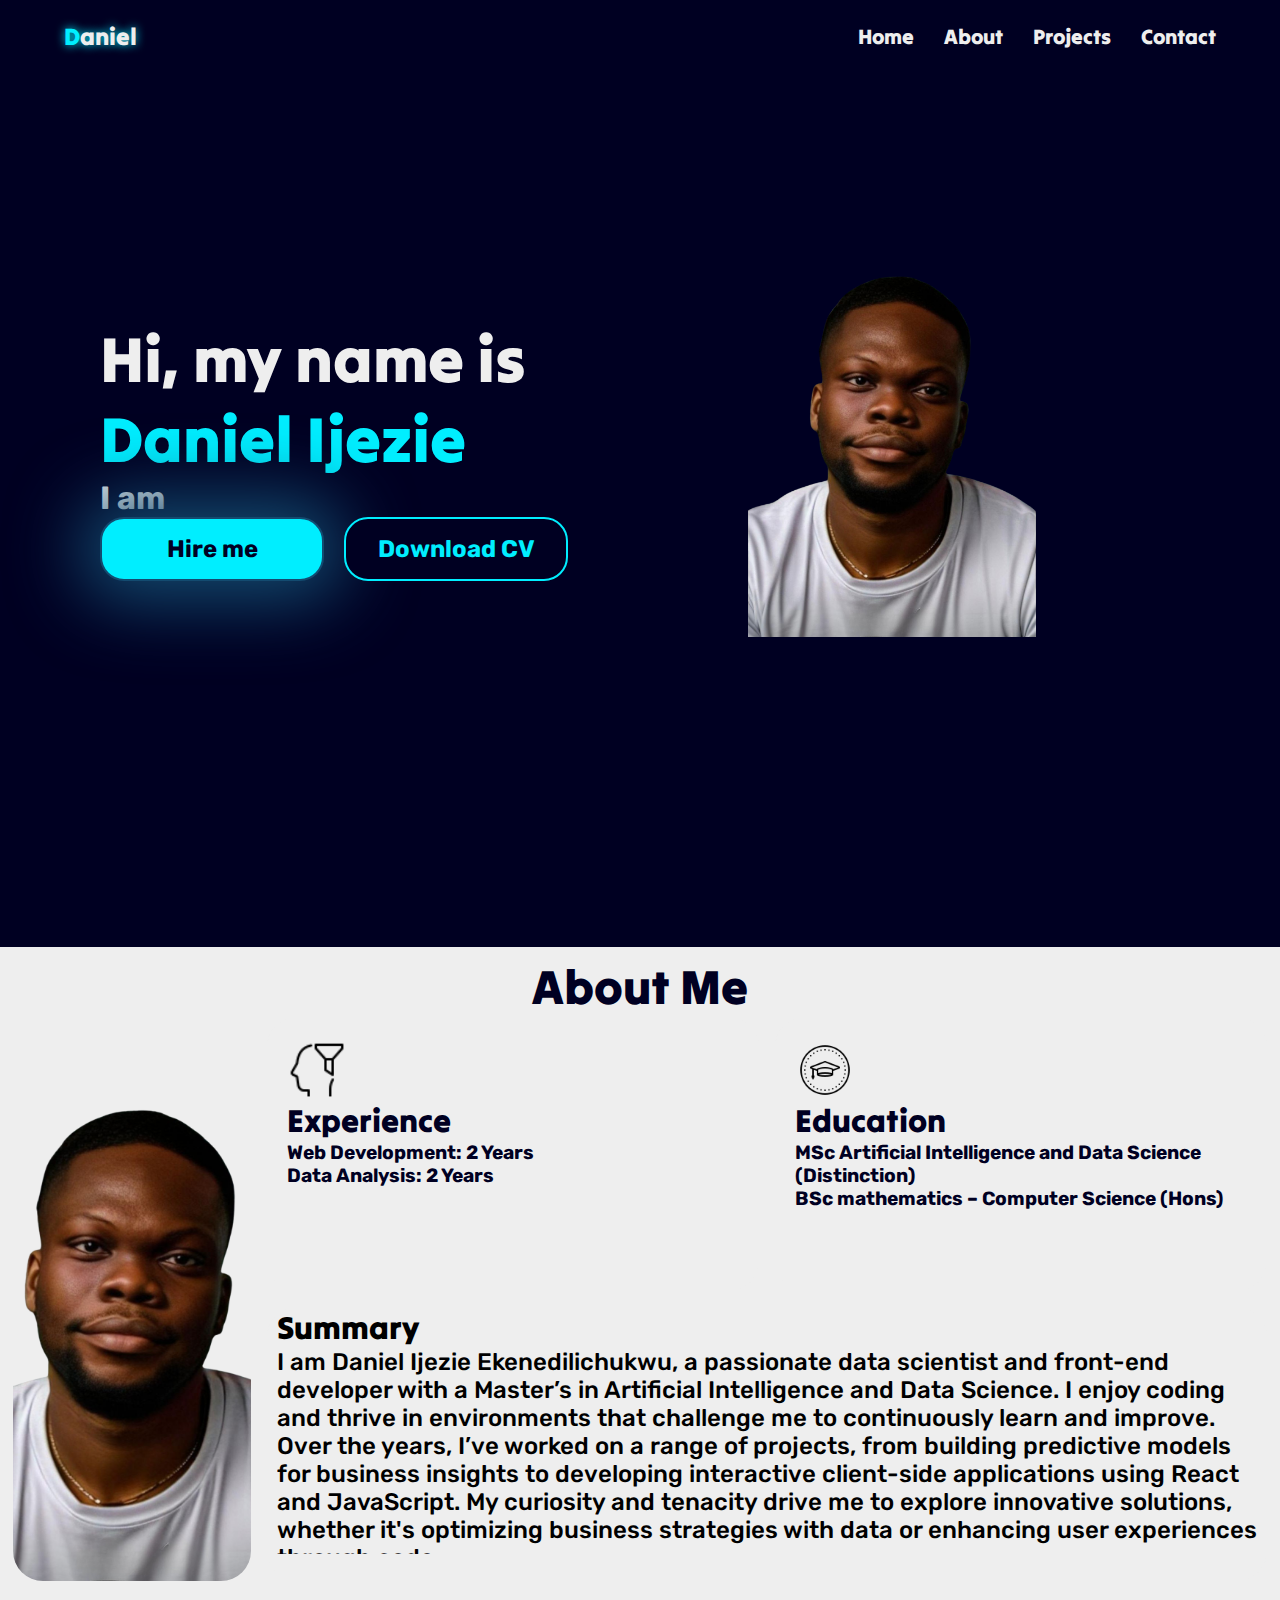
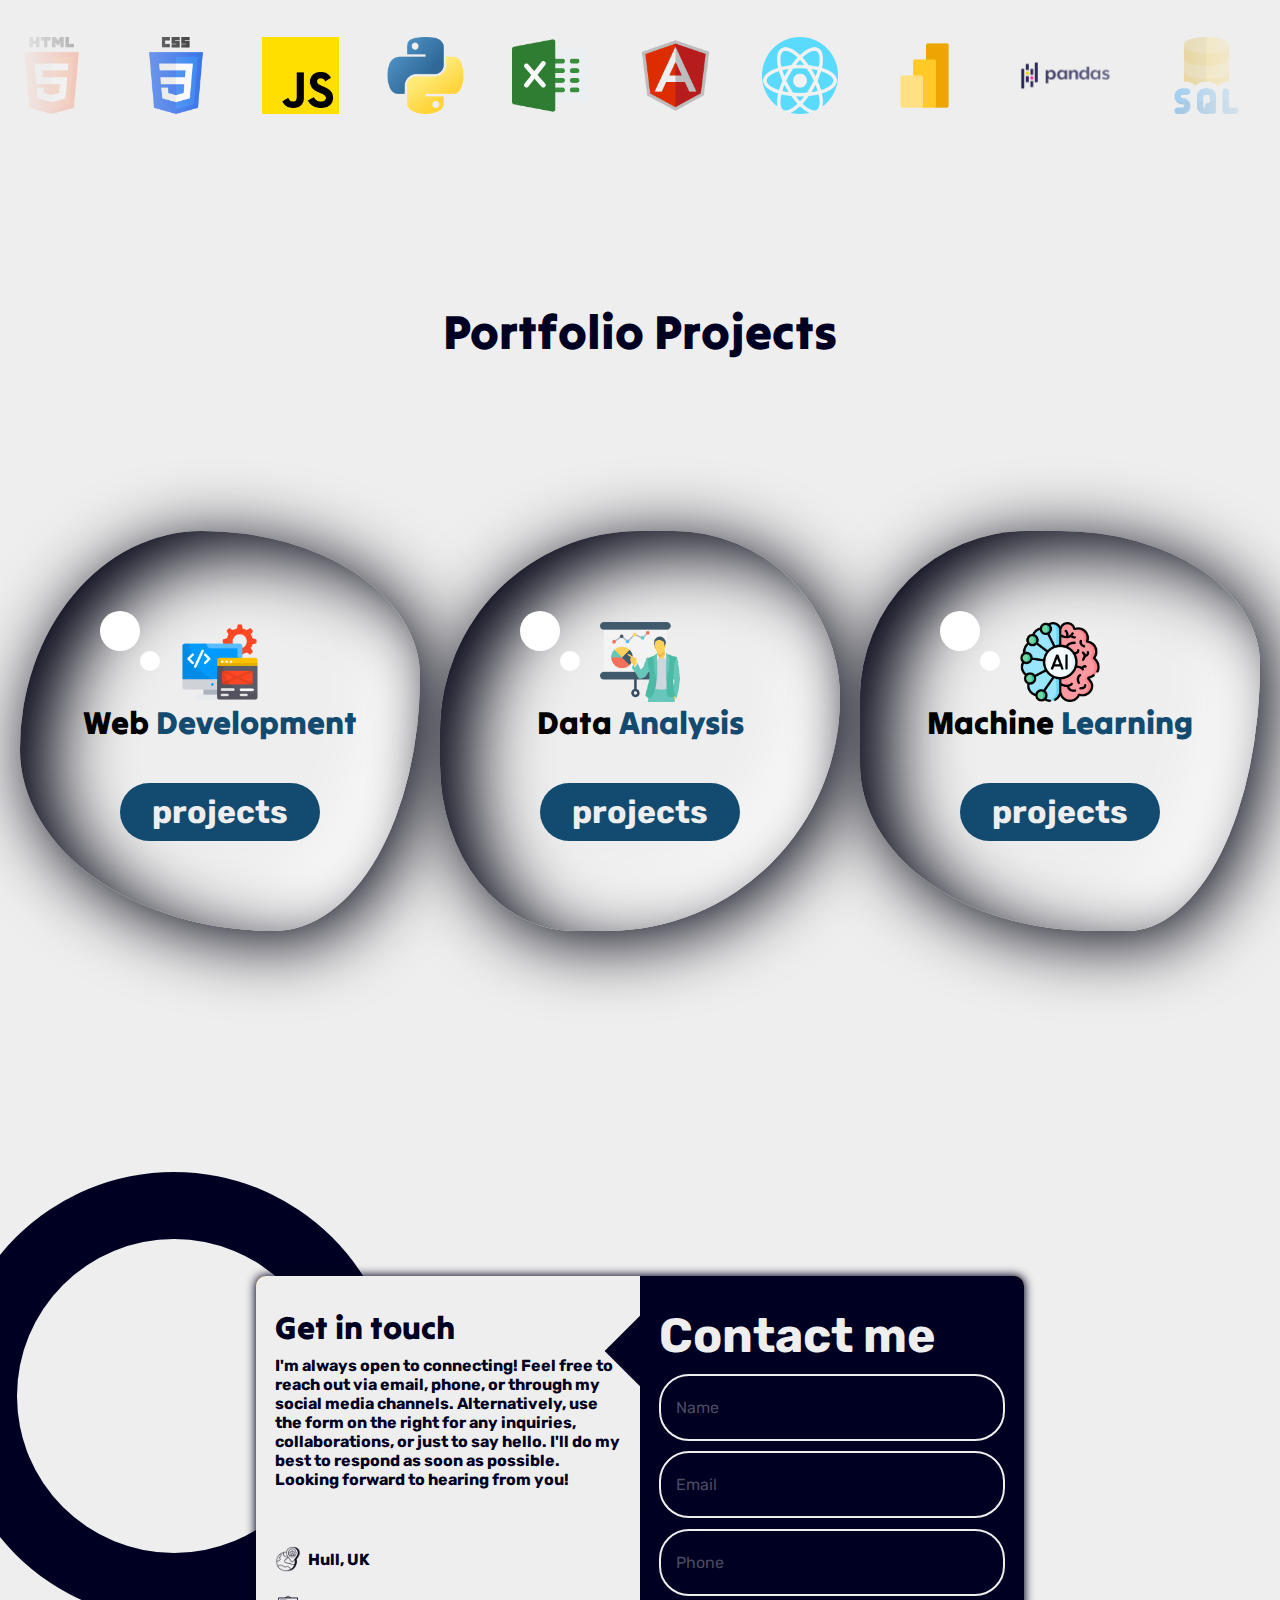
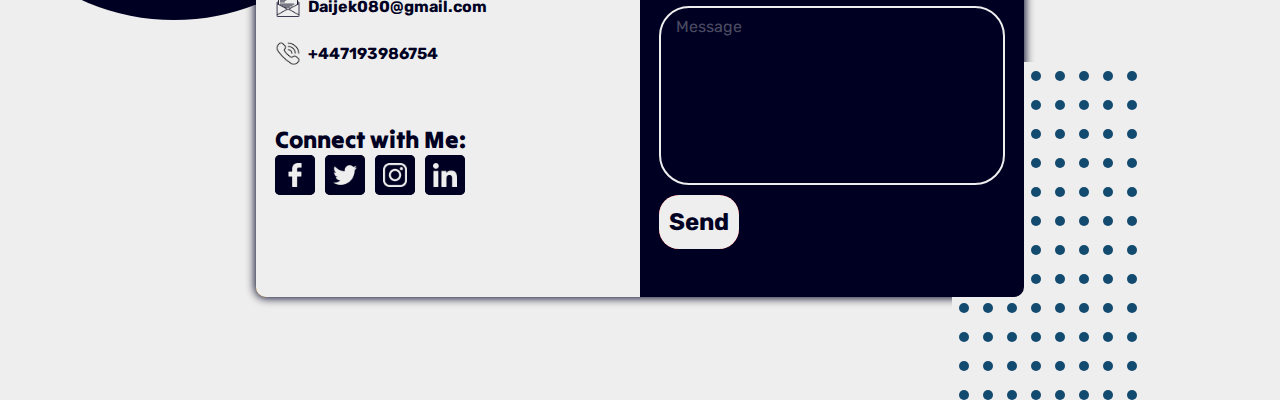
==== index.html @ 904cd7df "Add files via upload" ====
<!DOCTYPE html>
<html lang="en">
<head>
    <meta charset="UTF-8">
    <meta name="viewport" content="width=device-width, initial-scale=1.0">
    <link rel="stylesheet" href="CSS/style.css">
    <link rel="stylesheet" href="CSS/about.css">
    <link rel="stylesheet" href="CSS/projects.css">
    <link rel="stylesheet" href="CSS/contact.css">
    <script src="text_type.js"></script> 
    <title>Document</title>
</head>
<body>
    <header>
        <h2><span>D</span>aniel</h2>
        <ul>
            <li><a onclick="if(window.innerWidth < 1116) handle_nav_item_click()" href="#hero">Home</a></li>
            <li><a onclick="if(window.innerWidth < 1116) handle_nav_item_click()" href="#about">About</a></li>
            <li><a onclick="if(window.innerWidth < 1116) handle_nav_item_click()" href="#projects">Projects</a></li>
            <li><a onclick="if(window.innerWidth < 1116) handle_nav_item_click()" href="#contact">Contact</a></li>
        </ul>
        <div id="menue" class="menue">
            <div class="menue-icon"></div>
            <div class="menue-icon"></div>
            <div class="menue-icon"></div>
        </div>
    </header>
    <main>
        <section id="hero">
            <div class="hero-container">
                <div class="hero-text">
                    <h1> Hi, my name is</h1>
                    <h1></h1>
                    <p id="typewritter">I am</p>
                    <div>
                        <button id="hire_me_btn">Hire me</button>
                        <button id="CV_download_btn">Download CV</button>
                    </div>
                </div>
                <div class="hero-image">
                    <div class="hero-portfolio-image">
                        <figure class="profile-pic-figure">
                            <img src="images/portfolio image.png" alt="profile picture" title="portfolio image for Daniel Ijezie" width="800" height="800">
                            
                        </figure>
                    </div>
                </div>
            </div>
            
        </section>
        <section id="about">
            <div class="title"><h1>About Me</h1></div>
            <div class="about">
                <div class="image">
                    <!-- <figure class="profile-pic-figure"> -->
                        <img src="images/portfolio image.png" alt="portfolio image for Daniel Ijezie" title="portfolio image for Daniel Ijezie" >   
                    <!-- </figure> -->
                </div>
                <div class="experience">
                    <div class="about_icon"><img src="images/icons/experience-icon.png" alt="experience icon"></div>
                    <h1>Experience</h1>
                    <h2>Web Development: 2 Years <br>Data Analysis: 2 Years</h2>
                </div>
                <div class="education">
                    <div class="about_icon"><img src="images/icons/education-icon.png" alt="education icon"></div>
                    <h1>Education</h1>
                    <h2>MSc Artificial Intelligence and Data Science (Distinction) <br>BSc mathematics – Computer Science (Hons)  </h2>
                  
                </div>
                <div class="description">
                    <h1>Summary</h1>
                    <div>
                        <p>
                        I am Daniel Ijezie Ekenedilichukwu, a passionate data scientist and front-end developer 
                        with a Master’s in Artificial Intelligence and Data Science. I enjoy coding and thrive 
                        in environments that challenge me to continuously learn and improve. Over the years, 
                        I’ve worked on a range of projects, from building predictive models for business 
                        insights to developing interactive client-side applications using React and JavaScript.
                         My curiosity and tenacity drive me to explore innovative solutions, whether it's 
                         optimizing business strategies with data or enhancing user experiences through code.
                    </p>
                    </div>
                </div>
                <div class="skill_carousel">
                    <div></div>
                    <div>
                        <img src="images/skill-icons/html-5.png" alt="">
                        <img src="images/skill-icons/css-3.png" alt="">
                        <img src="images/skill-icons/js.png" alt="">
                        <img src="images/skill-icons/python.png" alt="">
                        <img src="images/skill-icons/excel.png" alt="">
                        <img src="images/skill-icons/icons8-angularjs-480.png" alt="">
                        <img src="images/skill-icons/react.png" alt="">
                        <img src="images/skill-icons/icons8-power-bi-logo-144.png" alt="">
                        <img src="images/skill-icons/Pandas.png" alt="">
                        <img src="images/skill-icons/sql-server.png" alt="">
                        <img src="images/skill-icons/tensorflow.955x1024.png" alt="">
                    </div>
                    <div class="second">
                        <img src="images/skill-icons/html-5.png" alt="">
                        <img src="images/skill-icons/css-3.png" alt="">
                        <img src="images/skill-icons/js.png" alt="">
                        <img src="images/skill-icons/python.png" alt="">
                        <img src="images/skill-icons/excel.png" alt="">
                        <img src="images/skill-icons/icons8-angularjs-480.png" alt="">
                        <img src="images/skill-icons/react.png" alt="">
                        <img src="images/skill-icons/icons8-power-bi-logo-144.png" alt="">
                        <img src="images/skill-icons/Pandas.png" alt="">
                        <img src="images/skill-icons/sql-server.png" alt="">
                        <img src="images/skill-icons/tensorflow.955x1024.png" alt="">
                    </div>
                    <div></div>
                </div>
            </div>
        </section>
            
        <section id="projects">
            <div class="title"><h1>Portfolio Projects</h1></div>
            <div class="projects">
                <div class="card">
                    <div></div>
                    <div></div>
                    <img src="images/projects-icons/app-development.png" alt="">
                    <h1>Web <span>Development</span></h1>
                    <button><h1>projects</h1></button>
                </div>
                <div class="card">
                    <div></div>
                    <div></div>
                    <img src="images/projects-icons/presentation.png" alt="">
                    <h1>Data <span>Analysis</span></h1>
                    <button><h1>projects</h1></button>
                </div>
                <div class="card">
                    <div></div>
                    <div></div>
                    <img src="images/projects-icons/ai.png" alt="">
                    <h1>Machine <span>Learning</span></h1>
                    <button><h1>projects</h1></button>
                </div>
            </div>
        </section>
        <section id="contact">
            <!-- <div class="title">Contact Me</div> -->
            <div class="contact_wrapper">
                <div class="contact_wrapper_design_circle"><div></div></div>
                <div class="contact_container">
                    
                    <div class="contact_details_wrapper">
                        <div class="contact_details_container">
                            <div class="getintouch">
                                <h1>Get in touch</h1>
                                <h1>
                                    I'm always open to connecting! Feel free to reach out via email, 
                                    phone, or through my social media channels. Alternatively, use the 
                                    form <span></span> for any inquiries, collaborations, or just to say hello. 
                                    I'll do my best to respond as soon as possible. Looking forward to 
                                    hearing from you!
                                </h1>
                            </div>
                            <div class="contact_details">
                                <div class="house_address">
                                    <img src="images/icons/address-location.png" alt="address icon">
                                    <h1>
                                        Hull, UK
                                    </h1>
                                </div>
                                <div class="email_address">
                                    <img src="images/icons/email-opened.png" alt="email icon">
                                    <h1>
                                        Daijek080@gmail.com
                                    </h1>
                                </div>
                                <div class="phone_number">
                                    <img src="images/icons/phone-ringing.png" alt="phone icon">
                                    <h1>
                                        +447193986754
                                    </h1>
                                </div>
                            </div>
                            <div class="socials_container">
                                <h1>Connect with Me:</h1>
                                <div class="socials">
                                    <div><a target="_blank" href="https://www.facebook.com/dayjek/"><img src="images/icons/facebook-logo.png" alt="facebook-logo"></a></div>
                                    <div><a target="_blank" href="https://x.com/daijek"><img src="images/icons/twitter.png" alt="twitter"></a></div>
                                    <div><a target="_blank" href="https://www.instagram.com/e_jay_zee/"><img src="images/icons/instagram-logo.png" alt="instagram-logo"></a></div>
                                    <div><a target="_blank" href="https://www.linkedin.com/in/daniel-ijezie-a5ab47220/"><img src="images/icons/linkedin-logo.png" alt="linkedin-logo"></a></div>
                                </div>
                            </div>
                        </div>
                    </div>
                    <div class="form_wrapper">
                        <div class="design_box"></div>
                        <div class="circle_pattern"><div></div><div></div><div></div><div></div><div></div><div></div><div></div><div></div><div></div><div></div><div></div><div></div><div></div><div></div><div></div><div></div><div></div><div></div><div></div><div></div><div></div><div></div><div></div><div></div><div></div><div></div><div></div><div></div><div></div><div></div><div></div><div></div><div></div><div></div><div></div><div></div><div></div><div></div><div></div><div></div><div></div><div></div><div></div><div></div><div></div><div></div><div></div><div></div><div></div><div></div><div></div><div></div><div></div><div></div><div></div><div></div><div></div><div></div><div></div><div></div><div></div><div></div><div></div><div></div><div></div><div></div><div></div><div></div><div></div><div></div><div></div><div></div><div></div><div></div><div></div><div></div><div></div><div></div><div></div><div></div><div></div><div></div><div></div><div></div><div></div><div></div><div></div><div></div><div></div><div></div><div></div><div></div><div></div><div></div><div></div><div></div><div></div><div></div><div></div><div></div><div></div><div></div><div></div><div></div><div></div><div></div><div></div><div></div><div></div><div></div><div></div><div></div><div></div><div></div><div></div><div></div><div></div><div></div><div></div><div></div>
                            </div>
                        <div class="form_container">
                            <div class="form_title_container">
                                <h1>Contact me</h1>
                            </div>
                            <form id="contact_form" action="https://formspree.io/f/xyzgrlzn" method="POST">
                                <div class="username_container">
                                    <input id="name" name="Username" type="text" required>
                                    <div class="placeholder">Name</div>
                                </div>
                                <div class="email_container">
                                    <input id="email" name="Email" type="email" required>
                                    <div class="placeholder">Email</div>
                                </div>
                                <div class="phone_container">
                                    <input id="phone" name="Phone" type="tel">
                                    <div class="placeholder">Phone</div>
                                </div>
                                <div class="message_container">
                                    <textarea id="message" name="Message" rows="4" cols="4" required></textarea>
                                    <div class="placeholder">Message</div>
                                </div>
                                <div class="submit_container">
                                    <button type="submit">Send</button>
                                </div>
                            </form>
                        </div>
                    </div>
                </div>
            </div>
        </section>
    </main>
    <footer></footer>
</body>
</html>


<script src="index.js"></script>
<script src="projects.js"></script>
<script src="contact.js"></script>
---- CSS/style.css ----
@import url('https://fonts.googleapis.com/css2?family=Archivo:ital,wght@0,100..900;1,100..900&family=Spline+Sans+Mono:ital,wght@0,300..700;1,300..700&family=Tilt+Warp&display=swap');
@import url('https://fonts.googleapis.com/css2?family=Rubik:ital,wght@0,300..900;1,300..900&display=swap');
html {
    scroll-behavior: smooth;
  }


*{
    padding: 0;
    margin: 0;
    box-sizing: border-box;
}

:root{ 
    /* fonts */
    --DISPLAY-FONT: "Tilt Warp", sans-serif;
    --SECONDARY-FONT: "Spline Sans Mono", monospace;
    /* --TEXT-FONT: "Archivo", system-ui; */
    --TEXT-FONT: "Rubik", sans-serif;;

    /* Color Pallete */
    --DARK-COLOR:rgb(0, 0, 34);
    --LIGHT-COLOR: #EEEEEE;
    --SECONDARY-DARK-COLOR: #134B70;
    --SECONDARY-LIGHT-COLOR: #00eeff;
}

body{
    
    width: 100%;
    min-width: 450px;
    min-height: 483px;
    background-color: var(--DARK-COLOR);

}

header, #hero, #about{
    padding: 0 5% 0 5%;
}

header{
    width: 100%;
    display: flex;
    justify-content: space-between;
    height: 8vh;
    min-height: 35px;
    align-items: center;
    background-color: var(--DARK-COLOR);
    position: fixed;

    z-index: 10000;
}

header h2{
    font-family: var(--DISPLAY-FONT);
    font-weight: 400;
    font-style: normal;
    color: var(--LIGHT-COLOR);
    text-shadow: 0 0 10px var(--SECONDARY-LIGHT-COLOR);
    
    
}

header h2 span{
    display: inline-block;
    color: var(--SECONDARY-LIGHT-COLOR);

    animation: rollin 1.5s ease-in-out forwards;

}

@keyframes rollin{
    0%{
        transform: translateX(-300px) rotate(0deg);
    }
    75%{
        transform: translateX(10px) rotate(450deg);

    }

    100%{
        transform: translateX(0px) rotate(360deg); 
       
    }
}

header ul{
    list-style-type:none;
    display: flex;
    min-width: 40%;
    justify-content: flex-end;
}

header ul li{
    font-family: var(--SECONDARY-FONT);
    font-optical-sizing: auto;
    font-style: normal;
    font-variation-settings: "wdth" 100;
    color: var(--LIGHT-COLOR);
    font-weight: bolder;
    font-size: 1.1rem;
    padding-left: 30px;

    transition: all .3s ease-in-out;
}

header a{
    text-decoration: none;

    font-family: var(--DISPLAY-FONT);
    font-optical-sizing: auto;
    font-style: normal;
    font-variation-settings: "wdth" 100;
    color: var(--LIGHT-COLOR);
    font-weight: bolder;
    font-size: 1.3rem;

    transition: all .3s ease-in-out;
}

header a:hover{
    color: var(--SECONDARY-LIGHT-COLOR);
    cursor: pointer;
}

header a:active{
    color: var(--SECONDARY-LIGHT-COLOR);
}



.menue{
    display: none;
    
    flex-direction: column;
    align-items: center;
    justify-content: space-evenly;
    height: 42px;
    width: 42px;
    
}

.menue-icon{
    width: 40px;
    height: 7px;
    background-color: #000;
}
/* Header section end */

/* main section start */
main{
    margin: 0;
    height: 100vh;
    width: 100%;
}

#hero{
    height: 100vh;
    width: 100%;
    
    min-height: 600px;

    display: flex;
    justify-content: flex-end;

    
}
.hero-container{
    display: flex;
    height: 100%;
    width: 100%;
    justify-content: space-evenly;
    align-items: center;
    position: relative;

}

.hero-text{
    display: flex;
    flex-direction: column;
    justify-content: center;

    height: 100%;
}

.hero-text h1{
    font-family: var(--DISPLAY-FONT);
    font-weight: 400;
    font-style: normal;
    color: var(--LIGHT-COLOR);
    font-size: 4rem;
}


.hero-text h1:nth-child(2)::after{
    content: " Daniel Ijezie";
    color: var(--SECONDARY-LIGHT-COLOR);
}

.hero-text p{
    font-family: var(--TEXT-FONT);
    font-size: 2rem;
    font-weight: bolder;
    color: var(--LIGHT-COLOR);
}

.hero-text p::after{
    content: "";
    color: var(--SECONDARY-LIGHT-COLOR);
    animation-name: typeeffect;
    animation-duration: 15s;
    animation-timing-function: ease-in-out;
    animation-iteration-count: infinite;
    animation-fill-mode:forwards;
}





.hero-text h3{
    font-family: var(--SECONDARY-FONT);
    font-optical-sizing: auto;
    font-style: normal;
    font-variation-settings: "wdth" 100;
    color: var(--SECONDARY-LIGHT-COLOR);
    font-weight: bolder;
    font-size: 1rem;
}

.hero-text button{
    /* margin-top: 2rem; */
    border: none;
    height: 4rem;
    width: 14rem;
    background-color: var(--SECONDARY-LIGHT-COLOR);
    color: var(--DARK-COLOR);
    font-family: var(--TEXT-FONT);
    font-weight:bolder;
    font-size: 1.5rem;

    border: 2px solid var(--SECONDARY-DARK-COLOR);
    box-shadow: var(--SECONDARY-DARK-COLOR) 0 0 70px 20px;
    border-radius: 1.5rem;

    animation-name: glow_button, shake_button;
    animation-duration: 5s,4s;
    animation-timing-function: ease-in-out;
    animation-iteration-count: infinite, infinite;

    transition: all .2s ease-in-out;
}

.hero-text button:hover{
    cursor: pointer;
    
   
    
    box-shadow: var(--SECONDARY-DARK-COLOR) 0 0 40px 8px;
    

    animation-name: hover_glow_button;
    animation-duration: 1s;
    animation-timing-function: ease-in-out;
    animation-iteration-count: 1;
    animation-fill-mode: forwards;
}

 
@keyframes shake_button{
    0%{
        transform: rotateZ(2deg);
    }

    4%{
        transform: rotateZ(-2deg);
    }

    8%{
        transform: rotateZ(2deg);
    }

    12%{
        transform: rotateZ(-2deg);
    }
    16%{
        transform: rotateZ(0deg);
    }

}

@keyframes glow_button{
    0%{
        box-shadow: var(--SECONDARY-DARK-COLOR) 0 0 10px 2px;
    }

    50%{
        box-shadow: var(--SECONDARY-DARK-COLOR) 0 0 30px 5px;
    }

    100%{
        box-shadow: var(--SECONDARY-DARK-COLOR) 0 0 7px 2px;
    }
}

@keyframes hover_glow_button{
    0%{
        box-shadow: var(--SECONDARY-DARK-COLOR) 0 0 20px 3px;
    }

    100%{
        box-shadow: var(--SECONDARY-DARK-COLOR) 0 0 50px 8px;
    }
}

.hero-text button:last-child{
    background-color: var(--DARK-COLOR);
    color: var(--SECONDARY-LIGHT-COLOR);
    animation: none;
    box-shadow: none;
    border: 2px solid var(--SECONDARY-LIGHT-COLOR);
    margin-left: 1rem;
}


.hero-text button:last-child:hover{
    box-shadow: var(--SECONDARY-LIGHT-COLOR) 0 0 6px 1px;
    text-shadow: 0 0 20px var(--SECONDARY-LIGHT-COLOR);
}

.hero-image{
    height: 100%;
    width: 50%;

    
}
.hero-portfolio-image{
    height: 100%;
    width: 100%;
    border-radius: 50% 60% 40% 70% / 60% 40% 70% 50%;
   
    background-color: transparent;
    

    font-family: var(--DISPLAY-FONT);
    font-size: 5rem;
    text-align: center;
    font-weight: bolder;
    color: var(--DARK-COLOR);
    

   

    animation-name: test_animation;
    animation-duration: 3s;
    animation-timing-function: ease-in-out;
    animation-iteration-count: infinite;
    animation-fill-mode: forwards;
    animation-direction: alternate;
}

.hero-portfolio-image figure{
    /* border: 2px solid red; */
    height: 100%;
    width: 100%;

    display: flex;
    align-items: center;
    justify-content: center;
    
}


.hero-portfolio-image img{
    height: auto;
    width: 50%;
    object-fit: cover;
    padding-bottom: 10%;
    
    animation-name: test_animation;
    animation-duration: 3s;
    animation-timing-function: ease-in-out;
    animation-iteration-count: infinite;
    animation-fill-mode: forwards;
    animation-direction: alternate;

  
}

@keyframes test_animation{
    0%{
        border-radius: 50% 60% 40% 70% / 60% 40% 70% 50%;
        
        
    }

    100%{
        border-radius: 60% 40% 70% 50% / 50% 60% 40% 70%;
        
        
    }
}
/* hero end */
/* About start */

/* about end */
/* Javascript Classes */

/* Hiddden classes for nav menue start */
.hidden{
    display: none;
}

.rotate-menue-icon-first-child{
    transform: rotateZ(45deg) translateY(10%) translateX(26%);
}

.remove-menue-icon-middle-child{
    display: none;
}

.rotate-menue-icon-last-child{
    transform: rotateZ(-45deg) translateY(-10%) translateX(26%);
}

.show_navigation_ul{
    display: flex;
    flex-direction: column;
    justify-content: flex-start;
    width: 100%;
    height: 92vh;

    margin: auto;
    position: absolute;
    top: max(40px, 8vh);
    left: 0;
    text-align: center;
    background-color: var(--DARK-COLOR);
    min-width: 310px;
    z-index: 10000;
}

.style_resposive_nav_items{
    height: 10%;
    width: 100%;
    font-size: 2rem;
    padding-top: 50px;
    padding-bottom: 50px;
    
}
/* Hiddden classes for nav menue end */



/* Media Query for above 768px */
@media screen and (max-width: 1116px){
    header{
        align-items: center;
        padding-top: 10px;
        padding-bottom: 10px;
        width: 100%;
        min-height: 46px;
        z-index: 10000;
        background-color: var(--DARK-COLOR);

    }

    header a{
        font-size: 2rem;
    }

    .menue{
        display: flex;
    }

    .menue:hover{
        cursor: pointer;
    }

    .menue-icon{
        background-color: var(--LIGHT-COLOR);
    }

    /* Hero Section */

    main{
        /* border: 2px solid gray; */
      
    }
    *{
        /* border: 2px solid red; */
    }
    main{
        /* min-width: 600px; */
        /* border: 5px solid yellow; */
    }
    #hero{
        
        /* min-width: 436px; */
       /* border: 2px solid rebeccapurple;  */

    
    }
    #hero, #about, #projects, #contact, #contact{
        scroll-margin-top: 100px;
        min-height: 762px;
    }
    .hero-container{
        flex-direction: column-reverse;
        justify-content: flex-end;
        padding-top: 8vh;
        
    }

   

    .hero-text h1:nth-child(2)::after{
        display: none;
    }

    .hero-text h1{
        font-size: 2.5rem;
    }
    .hero-text h1::after{
        content:  " Daniel Ijezie";
        color: var(--SECONDARY-LIGHT-COLOR);
        font-size: 2.5rem;
    }

    .hero-text p{
        font-family: var(--TEXT-FONT);
        font-size: 1.5rem;
        font-weight: bolder;
        color: var(--LIGHT-COLOR);
    }

    .hero-text div{
        display: flex;
        flex-direction: column;
        justify-content: center;
        align-items: center;
        height: auto;
        width: 100%;

        /* border: 3px solid rebeccapurple; */
    }

    .hero-text button{
        margin: auto 0;
        width: 100%;
    }
    .hero-text button:last-child{
        margin: 0;
    }

    .hero-image{
        height: 50%;
        width: auto;

       
        margin: 0;
        padding: 0;

        
    }

    .hero-portfolio-image{
        height: 100%;
        width: 100%;
    }

    .hero-portfolio-image img{
        height: 100%;
        width: 100%;
        object-fit: cover;
    }

  

}
---- CSS/about.css ----
#about{ 
    display: flex;
    flex-direction: column;
    justify-content: flex-end;
    background-color:var(--DARK-COLOR);
    padding: 0;
    height: 100vh;
    width: 100%;
    min-height: 850px;
}
#about .title{
    width: 100%;
    
    background-color: var(--LIGHT-COLOR);
    display: flex;
    justify-content: center;
    align-items: flex-end;

    height: 5%;

    /* background-color: red; */
    height: 70px;
    
}

#about .title h1{
    font-family: var(--DISPLAY-FONT);
    color: var(--DARK-COLOR);
    font-size: 3rem;
}
.about{
    height: 87%;
    
    width: 100%;
    padding: 0% 1% 0 1%;
    
    background-color: var(--LIGHT-COLOR);

    gap: 1rem;
    display: grid;
    grid-template-rows: 35% 35% 20%;
    grid-template-columns: repeat(10, 1fr);
    grid-template-areas: 
    "im im ex ex ex ex ed ed ed ed"
    "im im de de de de de de de de"
    "sk sk sk sk sk sk sk sk sk sk"
    ;
}


#about .image{
    
   
    grid-area: im;

    display: flex;
    justify-content: center;
    align-items: center;

    /* border: 2px solid var(--DARK-COLOR); */
    border-radius: 30px;
}

#about .image img{
    object-fit: cover;
    width: 100%;
    height: 100%;

    border-radius: 30px;
}

#about .experience{
    background-color: var(--LIGHT-COLOR);
    grid-area: ex;

    /* border: 2px solid var(--SECONDARY-DARK-COLOR); */
    border-radius: 30px;
    padding: 0 20px;

    text-align: center;

    display: flex;
    flex-direction: column;
    align-items: left;
    justify-content: flex-start;
    
    
    
}

#about .education{
    background-color: var(--LIGHT-COLOR);
    
    grid-area: ed;

    /* border: 2px solid var(--SECONDARY-DARK-COLOR); */
    border-radius: 30px;
    padding: 0 20px;

    text-align: center;

    display: flex;
    flex-direction: column;
    align-items: left;
    justify-content: flex-start;
}

#about .experience h1, #about .education h1{
    font-family: var(--DISPLAY-FONT);
    font-size: max(2vw, 2rem);
    color: var(--DARK-COLOR);
    text-align: left;
    
}

#about .experience h2, #about .education h2{
    font-family: var(--TEXT-FONT);
    font-size: max(1.5vw, 1.1rem);
    color: var(--DARK-COLOR);
    text-align: left;
  
}



.about_icon{
    width: 60px;
    height: 60px;

    margin-top: 5%;
 
    
}
.about_icon img{
    object-fit: cover;
    width: 100%;
    height: 100%;
}

#about .description{
    background-color: var(--LIGHT-COLOR);
    /* border: 2px solid var(--DARK-COLOR); */
    border-radius: 30px;
    grid-area: de;

    padding: 0 1% 0 1%;
    
    
    
}

#about .description div{
    
    height: 75%;
    width: 100%;
    
    overflow: auto;
}

#about .description h1{
    font-family: var(--DISPLAY-FONT);
    font-size: 2rem;
}

#about .description p{
    font-family: var(--TEXT-FONT);
    font-size: 1.5rem;
    font-weight:500;

    
}


#about .skill_carousel{
    width: 100%;
    background-color: var(--LIGHT-COLOR);
    grid-area: sk;
    display: flex;
    align-items: center;
    overflow: hidden;
    position: relative;
    gap: 3rem;
    
}

.skill_carousel div:nth-child(2), .skill_carousel div:nth-child(3){
    display: flex;
    gap: 3rem;
   

    animation-name: skill_carousel;
    animation-duration: 15s;
    animation-timing-function: linear;
    animation-iteration-count: infinite;


}



.skill_carousel div:first-child{
    position: absolute;
    height: 100%;
    width: 20%;
    left: 0;
    background: linear-gradient(to right, var(--LIGHT-COLOR), transparent);
    z-index: 1;
}

.skill_carousel div:last-child{
    position: absolute;
    height: 100%;
    width: 20%;
    right: 0;
    background: linear-gradient(to right, transparent, var(--LIGHT-COLOR));
}



#about .skill_carousel div img{
    height: 6vw;
    /* width: auto; */

    /* margin: 0 30px; */

    
}

@keyframes skill_carousel {
    to{
        transform: translateX(calc(-100% - 3rem));
    }
    
}

@media screen and (max-width: 708px){
    .about{
        height: 92%;
        min-height: 700px;
        width: 100%;
        padding: 1% 1% 0 1%;
        
        background-color: var(--LIGHT-COLOR);
    
        gap: 1rem;
        display: grid;
        grid-template-rows: 15% 15% 45% 20%;
        grid-template-columns: repeat(10, 1fr);
        grid-template-areas: 
        "im im im im ex ex ex ex ex ex"
        "im im im im ed ed ed ed ed ed"
        "im im im im de de de de de de"
        "sk sk sk sk sk sk sk sk sk sk"
        ;
    }

    .about_icon{
        display: none;
        
    }

    #about .education, #about .experience{
        justify-content: flex-end;
        padding: 0;
    }

    #about .skill_carousel div img{
        height: 10vw;
        width: auto;
    
        margin: 0 30px;
    
        
    }

    #about .image img{
        object-fit: cover;
        width: 95%;
        height: 95%;
    
        border-radius: 30px;
    }

    #about .image{
        display: flex;
        /* border: 2px solid var(--DARK-COLOR); */
        flex-direction: column;
        justify-content: flex-start;
    }

}
---- CSS/projects.css ----
#projects{
    min-height: 100vh;
    width: 100%;

    display: flex;
    flex-direction: column;
    justify-content: flex-end;

    background-color: var(--LIGHT-COLOR);
}

#projects .title{
    width: 100%;
    min-height: 10vh;
    background-color: var(--LIGHT-COLOR);
    display: flex;
    justify-content: center;
    align-items: flex-end;

}

#projects .title h1{
    font-family: var(--DISPLAY-FONT);
    font-size: 3rem;
    color: var(--DARK-COLOR);
}

.projects{
    width: 100%;
    min-height: 82vh;
    background-color: var(--LIGHT-COLOR);
    display: flex;
    align-items: center;
    justify-content: space-evenly;
    overflow: hidden;

    flex-wrap: wrap;
    
}

.projects .card{
   
    width: max(400px, 30%);
    /* height:fit-content; */
    
    aspect-ratio: 1/1;
    background-color: var(--LIGHT-COLOR);

    
    border-radius: 50% 60% 40% 70% / 60% 40% 70% 50%;
    box-shadow:
    inset rgb(0, 0, 17) 32px 20px 70px 0,  /* Inner shadow (top-left) */
    inset white -32px -20px 70px 0, 
    rgb(0, 0, 17) 10px 10px 70px 0px;  /* Outer shadow (bottom-right) */
    position: relative;

    transition: border-radius 2s, transform 1s ease, color 1s;

    display: flex;
    flex-direction: column;
    justify-content: center;
    align-items: center;

    margin: 2% 0;
}

/* .projects .card.animate{
    position: fixed;
    transform: scale(100);
    z-index: 100;
    background-color: var(--LIGHT-COLOR);
    color: var(--LIGHT-COLOR) !important;
} */

.projects .card h1{
    font-family: var(--DISPLAY-FONT);
    font-size: 2rem;
}
 
.projects .card button{
    font-family: var(--TEXT-FONT);
    font-size: 2rem;
    border-radius: 30px;
    padding: 10px;
    margin-top: 10%;

    background-color: var(--SECONDARY-DARK-COLOR);
    width: 50%;
    border: none;
}

.projects .card button:hover{
    cursor: pointer;
}

.projects .card button h1{
    text-decoration: none;
    color: var(--LIGHT-COLOR);
    font-weight: bold;
    font-family: var(--TEXT-FONT);
}



.projects .card img{
    width: 20%;
    height: auto;
}

.projects .card span{
    font-family: var(--DISPLAY-FONT);
    color: var(--SECONDARY-DARK-COLOR);
}

.projects .card span.animate{
    color: var(--LIGHT-COLOR);
}

.projects .card:nth-child(2){
    border-radius: 60% 50% 70% 40% / 60% 50% 70% 50%;
}

.projects .card:nth-child(3){
    border-radius: 50% 60% 40% 70% / 50% 40% 80% 50%;
}

.projects .card div:nth-child(1){
    width: 10%;
    height: fit-content;
    aspect-ratio: 1/1;
    background-color: white;
    position: absolute;
    left: 20%;
    top: 20%;

    border-radius: 50%;
}
.projects .card div:nth-child(2){
    width: 5%;
    height: fit-content;
    aspect-ratio: 1/1;
    background-color: white;
    position: absolute;
    left: 30%;
    top: 30%;

    border-radius: 50%;
}



.projects .card:hover{
    border-radius: 50%;
    cursor: pointer;
}
---- CSS/contact.css ----
#contact{
    height: 100vh;
    width: 100%;
    background-color: var(--LIGHT-COLOR);

    display: flex;
    flex-direction: column;
    justify-content: flex-end;
    align-items: center;

    position: relative;
    min-height: 704px;
    
}
#contact .title{
    font-family: var(--DISPLAY-FONT);
    font-size: 3rem;

    height: 7%;
}
.contact_wrapper{
    background-color: var(--LIGHT-COLOR);
    width: 100%;
    height: 92%;

    display: flex;
    justify-content: center;
    align-items: center;
    position: relative;
    overflow: hidden;
}

.contact_wrapper_design_circle{
    width: 35%;
    aspect-ratio: 1/1;
    display: flex;
    justify-content: center;
    align-items: center;
    background-color: var(--DARK-COLOR);
    border-radius: 50%;
    position: absolute;
    left: -50px;
    top: 0px;
}
.contact_wrapper_design_circle div{
    width: 70%;
    height: 70%;
    background-color: var(--LIGHT-COLOR);
    border-radius: inherit;
}
.contact_container{
    background-color: orange;
    width: 60%;
    height: 75%; 
    

    border-radius: 10px;

    display: flex;

    box-shadow: var(--DARK-COLOR) 0 0 10px 1px;

    z-index: 1;
    
    /* min-width: 1110px; */
    position: relative;
}

.contact_details_wrapper{
    width: 50%;
    height: 100%;
    background-color: var(--LIGHT-COLOR);

    display: flex;
    justify-content: center;
    align-items: center;
    border-radius: 10px 0 0 10px;

    color: var(--DARK-COLOR);
    position: relative;
}


.contact_details_container{
    width: 90%;
    height: 90%;
    display: flex;
    flex-direction: column;
    justify-content: flex-end;
}

.getintouch{
    font-family: var(--DISPLAY-FONT);
    /* height: 30%; */
    /* background-color: rebeccapurple; */
    /* margin-bottom: 50px; */
}
.getintouch h1:first-child{
    font-size: 2rem;
    margin-bottom: .5rem;
}

.getintouch h1:nth-child(2){
    font-family: var(--TEXT-FONT);
    font-size: 1rem;
}

.getintouch h1:nth-child(2) span::after{
    content: "on the right";
}


.contact_details{
    height: 50%;
    /* background-color: red; */
    display: flex;
    flex-direction: column;
    justify-content: center;

}
.contact_details div{
    display: flex;
    height: 20%;
    align-items: center;
}
.contact_details div h1{
    font-size: 1rem;
    font-family: var(--TEXT-FONT);
}
.contact_details span{
    white-space: nowrap;
}
.contact_details div img{
    height: 1.6rem;
    margin-right: 2%;
}


.socials_container{
    height: 30%;
    
    display: flex;
    flex-direction: column;
}

.socials_container>h1{
    font-family: var(--DISPLAY-FONT);
    font-size: 1.5rem;
}

.socials_container>div{
    display: flex;
    width: min(55%, 200px);
    justify-content: space-between;
}

.socials_container>div div{
    width: 40px;
    height: 40px;
    background-color: var(--DARK-COLOR);
    display: flex;
    justify-content: center;
    align-items: center;
    border-radius: 5px;

}

.socials_container>div div a{
    width: 100%;
    height: 100%;
    display: flex;
    justify-content: center;
    align-items: center;
    background-color: var(--DARK-COLOR);
    border-radius: 5px;
}

.socials_container>div div a img{
    height: 60%;
}

.socials_container>div div a:hover{
    transform: scale(1.05);
    transition: transform .3s ease;
}







.form_wrapper{
    width: 50%;
    height: 100%;
    display: flex;
    justify-content: center;
    align-items: center;

    background-color: var(--DARK-COLOR);
    color: var(--LIGHT-COLOR);

    border-radius: 0 10px 10px 0;
    position: relative;
}

.form_wrapper>.design_box{
    position: absolute;
    left: -25px;
    top: 50px;
    width: 50px;
    height: 50px;
    background-color: var(--DARK-COLOR);
    transform: rotate(45deg);

    z-index: 0;
}

.form_container{
    width: 90%;
    height: 90%;
    z-index: 1;
    overflow: hidden;
}

.circle_pattern{
    position: absolute;
    width: 50%;
    height: 70%;
    background-color: var(--LIGHT-COLOR);
    right: -120px;
    bottom: -200px;
    
    display: grid;
    grid-template-columns: repeat(8, 1fr);
    justify-items: center;
    align-items: center;
    z-index: -1;

}
.circle_pattern div{
    height: 10PX;
    width: 10px;
    aspect-ratio: 1/1;
    background-color: var(--SECONDARY-DARK-COLOR);
    border-radius: 50%;
}

.form_title_container{
    font-family: var(--TEXT-FONT);
    font-size: 1.5rem;
    margin-bottom: 3%;
}

.form_container form{
    height: 80%;
    z-index: 100;
}

.form_container form div{
    height: 15%;
    width: 100%;
    
    margin-bottom: 3%;
    position: relative;
    z-index: 100;
    
}

.form_container form div .placeholder{
    position: absolute;
    left: 0;
    top: 0;

    font-family: var(--TEXT-FONT);

    height: 100%;
    width: 100%;

    display: flex;
    align-items: center;
    padding-left: 5%;

    color: #eeeeee54;
    overflow: hidden;
    z-index: 0;
    background-color: var(--DARK-COLOR);
    transition: all .2s ease;
}

.form_container form .message_container .placeholder{
    align-items: flex-start;
    padding-top: 3%;
    transition: all .2s ease;
}

.form_container form div .placeholder_text_present {
 
    display: flex;
    position: absolute;
    align-items: flex-start;
    color: var(--LIGHT-COLOR);
    top: -8px;
    left: 30px;
    padding: 0;
    margin: 0;

    height: auto;
    width: auto;
    z-index: 100;
    background-color: var(--DARK-COLOR);
    font-family: var(--TEXT-FONT);


    transition: all .2s ease;
}


.form_container form div:nth-child(4){
    height: 40%;
    width: 100%;
    
    margin: 3% 0;
    
}
.form_container form input, 
.form_container form textarea,
.form_container form input:-webkit-autofill,
.form_container form textarea:-webkit-autofill{

    -webkit-text-fill-color: #ffffff;
    

    height: 100%;
    width: 100%;
    border-radius: 30px;
    border: 2px solid var(--LIGHT-COLOR);

    padding: 15px;

    background-color: transparent;
    outline: none;
    resize: none;

    color: var(--LIGHT-COLOR);
    font-size: 1.2rem;
    font-family: var(--TEXT-FONT);
    position: relative;
    z-index: 100;

    
}

.form_container form input:-webkit-autofill,
.form_container form textarea:-webkit-autofill{
    -webkit-box-shadow: 0 0 0 30px rgba(255, 255, 255, 0) inset !important;
    transition: background-color 0s ease-in-out [base64];
}

.form_container form .submit_container {
    width: 23%;
    height: 12%;
    background-color: red;
    border-radius: 20px;
}
.form_container form .submit_container button{
    width: 100%;
    height: 100%;
    border-radius: inherit;
    background-color: var(--LIGHT-COLOR);
    color: var(--DARK-COLOR);
    border: none;

    font-family: var(--TEXT-FONT);
    font-size: 1.5rem;
    font-weight: bolder;
}

.form_container form .submit_container button:hover{
    cursor: pointer;
} 


@media screen and (max-width: 1116px){
    .contact_container{
        width: 100%;
        height: 100%;
    }

}

@media screen and (max-width: 754px){
    #contact{
        
        min-height: 1200px;
    }
    .contact_wrapper{
        height: 100%;
        
        
    }
    .contact_container{
        flex-direction: column;
        align-items: center;
        height: 100%;
        /* max-height: 1000px; */
        box-shadow: none;
    }

    .form_wrapper, .contact_details_wrapper{
        width: 100%;
        height: 50%;
        border-radius: 0;
        
    }



    .form_wrapper{
        /* max-height: 550px; */
        
    }

    .contact_details_wrapper{
        /* max-height: 500px; */
    }
    .getintouch h1:nth-child(2) span::after{
        content: "below this page";
    }

    .contact{
        /* max-height: 100px; */
    }

}
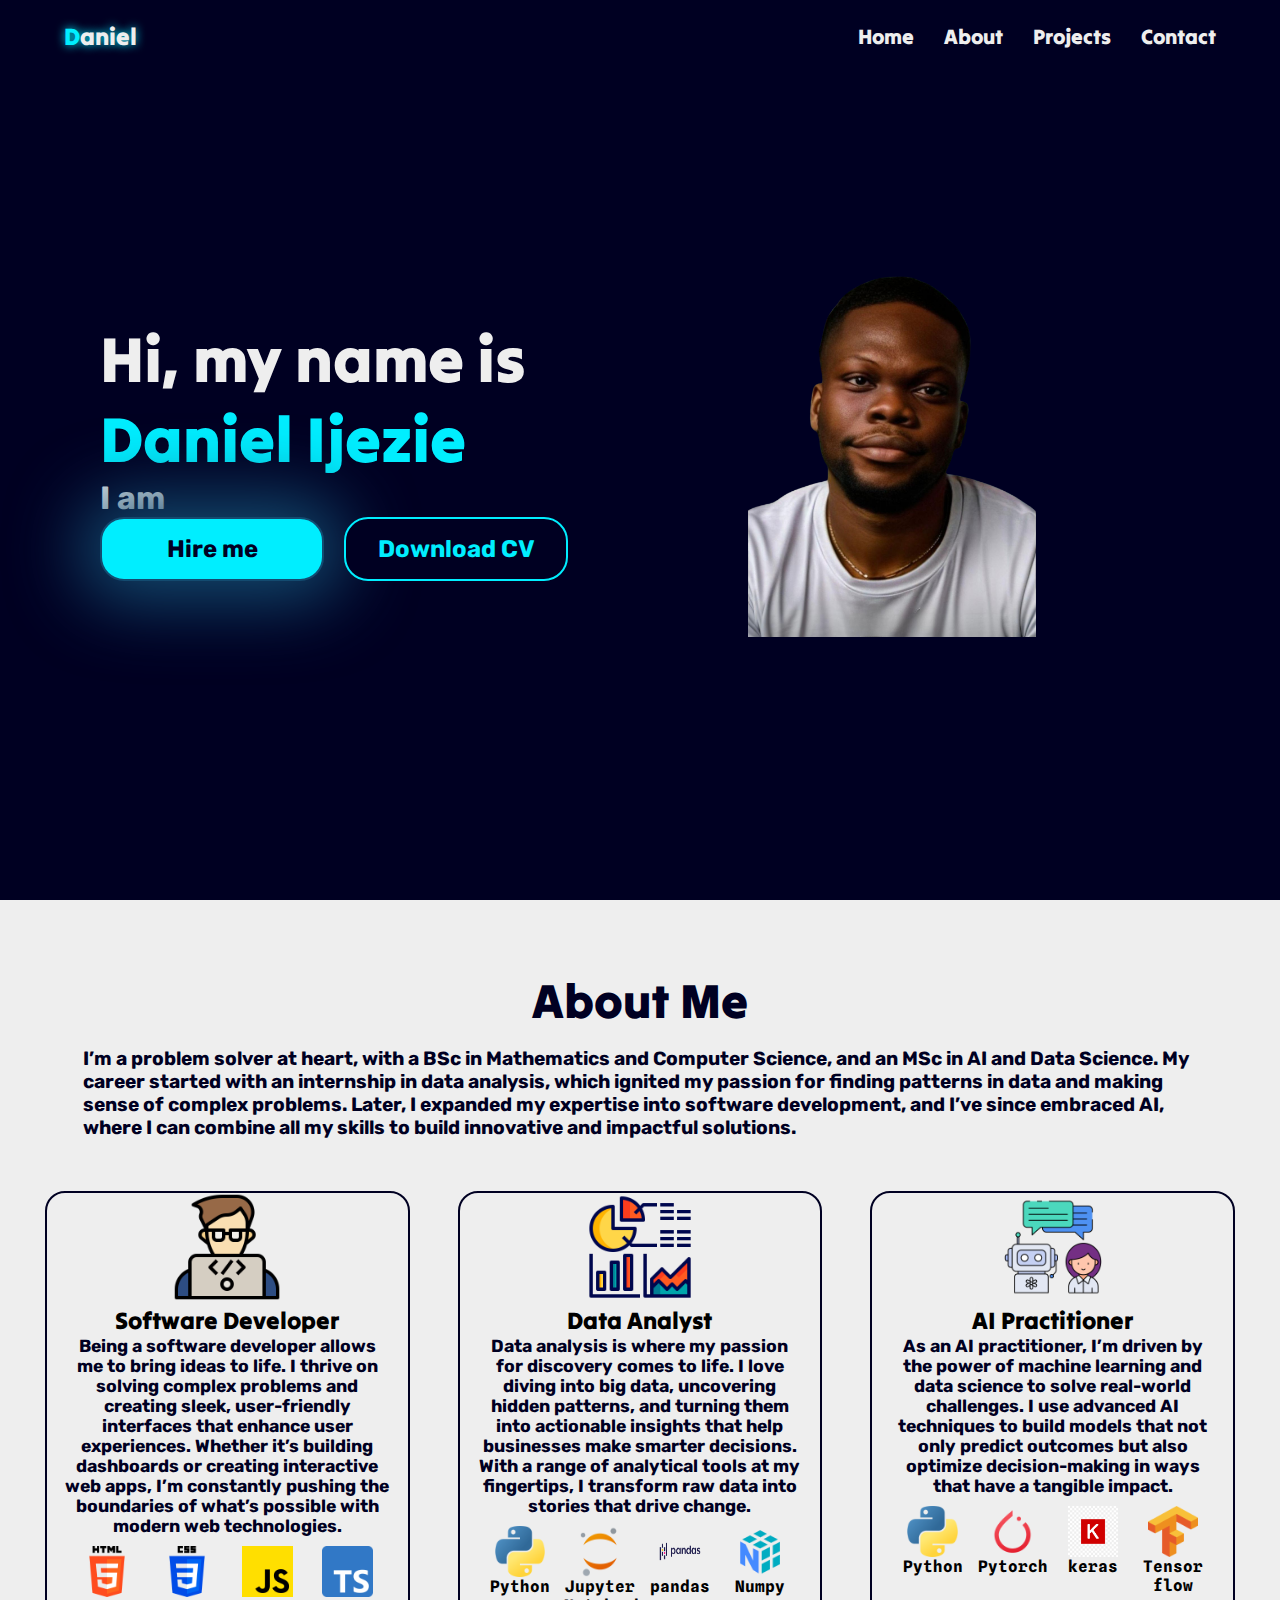
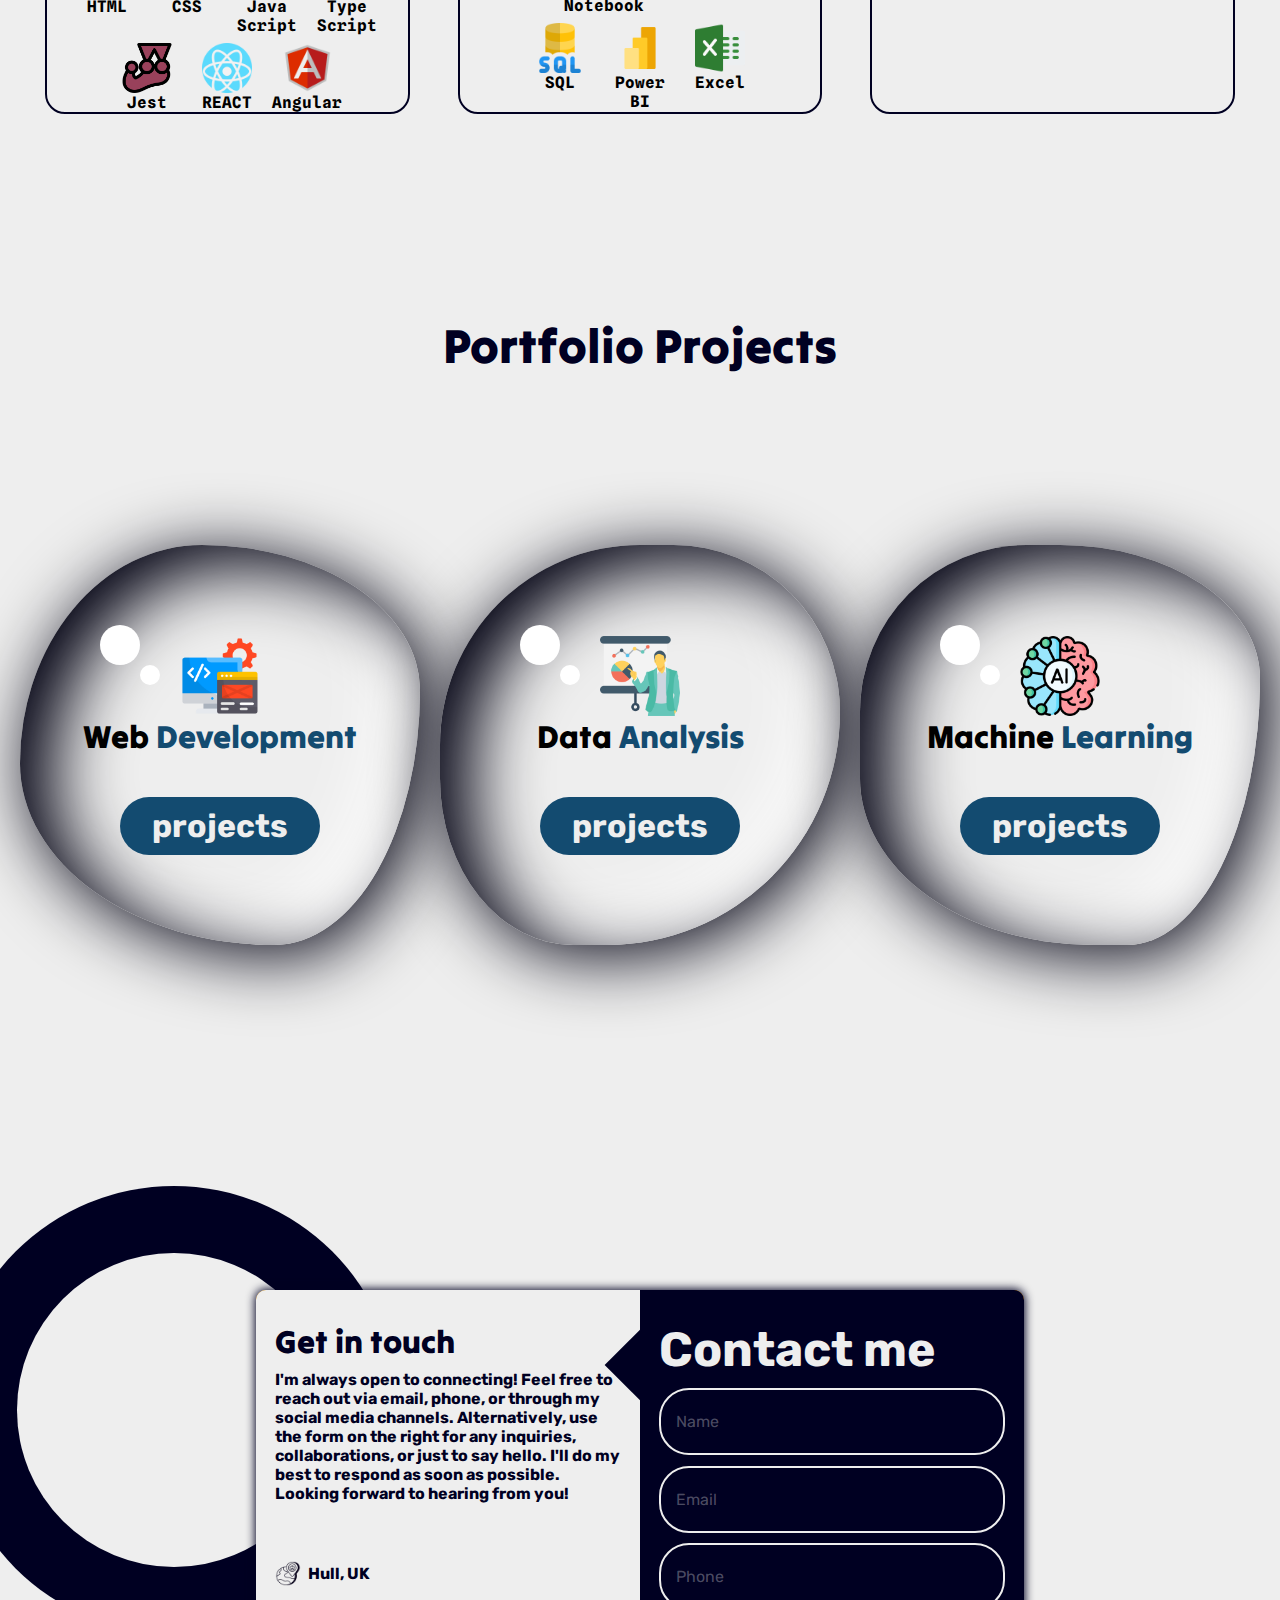
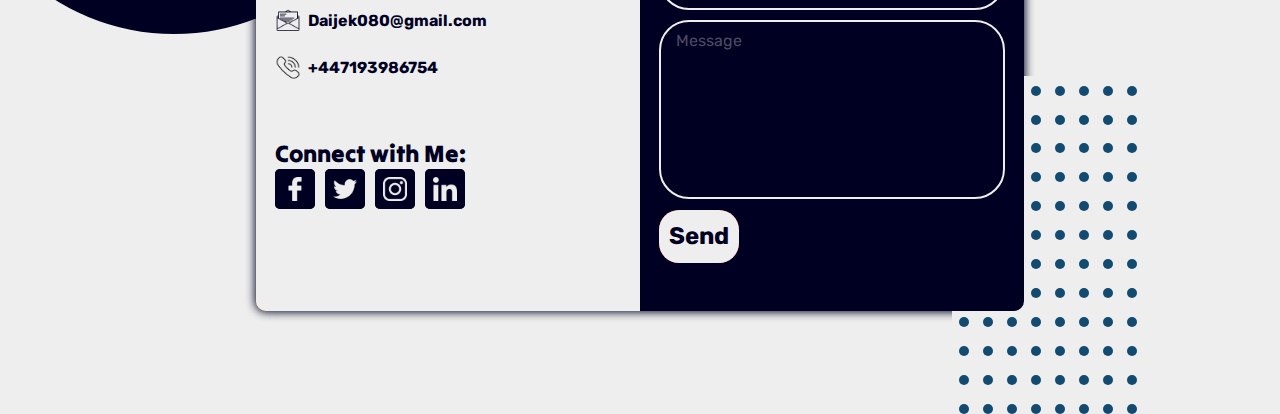
==== commit bb9ee6a4: "Changed the about section entirely, added a favicon and added my website title" ====
--- a/index.html
+++ b/index.html
@@ -3,14 +3,15 @@
 <head>
     <meta charset="UTF-8">
     <meta name="viewport" content="width=device-width, initial-scale=1.0">
+    <link rel="icon" type="image/icon" href="favicon.ico">
     <link rel="stylesheet" href="CSS/style.css">
     <link rel="stylesheet" href="CSS/about.css">
     <link rel="stylesheet" href="CSS/projects.css">
     <link rel="stylesheet" href="CSS/contact.css">
     <script src="text_type.js"></script> 
-    <title>Document</title>
+    <title>Daniel Ijezie Portfolio Site</title>
 </head>
-<body>
+<body> 
     <header>
         <h2><span>D</span>aniel</h2>
         <ul>
@@ -49,67 +50,136 @@
             
         </section>
         <section id="about">
-            <div class="title"><h1>About Me</h1></div>
-            <div class="about">
-                <div class="image">
-                    <!-- <figure class="profile-pic-figure"> -->
-                        <img src="images/portfolio image.png" alt="portfolio image for Daniel Ijezie" title="portfolio image for Daniel Ijezie" >   
-                    <!-- </figure> -->
-                </div>
-                <div class="experience">
-                    <div class="about_icon"><img src="images/icons/experience-icon.png" alt="experience icon"></div>
-                    <h1>Experience</h1>
-                    <h2>Web Development: 2 Years <br>Data Analysis: 2 Years</h2>
-                </div>
-                <div class="education">
-                    <div class="about_icon"><img src="images/icons/education-icon.png" alt="education icon"></div>
-                    <h1>Education</h1>
-                    <h2>MSc Artificial Intelligence and Data Science (Distinction) <br>BSc mathematics – Computer Science (Hons)  </h2>
-                  
-                </div>
-                <div class="description">
-                    <h1>Summary</h1>
-                    <div>
-                        <p>
-                        I am Daniel Ijezie Ekenedilichukwu, a passionate data scientist and front-end developer 
-                        with a Master’s in Artificial Intelligence and Data Science. I enjoy coding and thrive 
-                        in environments that challenge me to continuously learn and improve. Over the years, 
-                        I’ve worked on a range of projects, from building predictive models for business 
-                        insights to developing interactive client-side applications using React and JavaScript.
-                         My curiosity and tenacity drive me to explore innovative solutions, whether it's 
-                         optimizing business strategies with data or enhancing user experiences through code.
-                    </p>
-                    </div>
-                </div>
-                <div class="skill_carousel">
-                    <div></div>
-                    <div>
-                        <img src="images/skill-icons/html-5.png" alt="">
-                        <img src="images/skill-icons/css-3.png" alt="">
-                        <img src="images/skill-icons/js.png" alt="">
-                        <img src="images/skill-icons/python.png" alt="">
-                        <img src="images/skill-icons/excel.png" alt="">
-                        <img src="images/skill-icons/icons8-angularjs-480.png" alt="">
-                        <img src="images/skill-icons/react.png" alt="">
-                        <img src="images/skill-icons/icons8-power-bi-logo-144.png" alt="">
-                        <img src="images/skill-icons/Pandas.png" alt="">
-                        <img src="images/skill-icons/sql-server.png" alt="">
-                        <img src="images/skill-icons/tensorflow.955x1024.png" alt="">
-                    </div>
-                    <div class="second">
-                        <img src="images/skill-icons/html-5.png" alt="">
-                        <img src="images/skill-icons/css-3.png" alt="">
-                        <img src="images/skill-icons/js.png" alt="">
-                        <img src="images/skill-icons/python.png" alt="">
-                        <img src="images/skill-icons/excel.png" alt="">
-                        <img src="images/skill-icons/icons8-angularjs-480.png" alt="">
-                        <img src="images/skill-icons/react.png" alt="">
-                        <img src="images/skill-icons/icons8-power-bi-logo-144.png" alt="">
-                        <img src="images/skill-icons/Pandas.png" alt="">
-                        <img src="images/skill-icons/sql-server.png" alt="">
-                        <img src="images/skill-icons/tensorflow.955x1024.png" alt="">
-                    </div>
-                    <div></div>
+            <div class="about_wrapper">
+                <div class="about_container">
+                    <div class="intro">
+                        <h1>About Me</h1>
+                        <h1>
+                            I’m a problem solver at heart, with a BSc in Mathematics and Computer
+                             Science, and an MSc in AI and Data Science. My career started with 
+                             an internship in data analysis, which ignited my passion for finding
+                              patterns in data and making sense of complex problems. Later, I 
+                              expanded my expertise into software development, and I’ve since 
+                              embraced AI, where I can combine all my skills to build innovative 
+                              and impactful solutions.
+                        </h1>
+                    </div>
+                    <div class="techstack">
+                        <div>
+                            <figure><img src="images/about/images/coding.png" alt=""></figure>
+                            <h1>Software Developer</h1>
+                            <h2>
+                                Being a software developer allows me to bring ideas to life. I 
+                                thrive on solving complex problems and creating sleek, 
+                                user-friendly interfaces that enhance user experiences. Whether 
+                                it’s building dashboards or creating interactive web apps, I’m 
+                                constantly pushing the boundaries of what’s possible with modern 
+                                web technologies.
+                            </h2>
+                            
+                            <div class="skills_container">
+                                <div class="skill_icon">
+                                    <img src="images/skill-icons/html-5.png" alt="">
+                                    <p>HTML</p>
+                                </div>
+                                <div class="skill_icon">
+                                    <img src="images/skill-icons/css-3.png" alt="">
+                                    <p>CSS</p>
+                                </div>
+                                <div class="skill_icon">
+                                    <img src="images/skill-icons/js.png" alt="">
+                                    <p>Java Script</p>
+                                </div>
+                                <div class="skill_icon">
+                                    <img src="images/skill-icons/typescript.png" alt="">
+                                    <p>Type Script</p>
+                                </div>
+                                <div class="skill_icon">
+                                    <img src="images/skill-icons/jest.png" alt="">
+                                    <p>Jest</p>
+                                </div>
+                                <div class="skill_icon">
+                                    <img src="images/skill-icons/react.png" alt="">
+                                    <p>REACT</p>
+                                </div>
+                                <div class="skill_icon">
+                                    <img src="images/skill-icons/icons8-angularjs-480.png" alt="">
+                                    <p>Angular</p>
+                                </div>
+                            </div>
+                        </div>
+                        <div>
+                            <figure><img src="images/about/images/analysis.png" alt=""></figure>
+                            <h1>Data Analyst</h1>
+                            <h2>
+                                Data analysis is where my passion for discovery comes to life. 
+                                I love diving into big data, uncovering hidden patterns, and 
+                                turning them into actionable insights that help businesses make 
+                                smarter decisions. With a range of analytical tools at my 
+                                fingertips, I transform raw data into stories that drive change.
+                            </h2>
+                            
+                            <div class="skills_container">
+                                <div class="skill_icon">
+                                    <img src="images/skill-icons/python.png" alt="">
+                                    <p>Python</p>
+                                </div>
+                                <div class="skill_icon">
+                                    <img src="images/skill-icons/jupyter_notebook.png" alt="">
+                                    <p>Jupyter Notebook</p>
+                                </div>
+                                <div class="skill_icon">
+                                    <img src="images/skill-icons/Pandas.png" alt="">
+                                    <p>pandas</p>
+                                </div>
+                                <div class="skill_icon">
+                                    <img src="images/skill-icons/numpy.png" alt="">
+                                    <p>Numpy</p>
+                                </div>
+                                <div class="skill_icon">
+                                    <img src="images/skill-icons/sql-server.png" alt="">
+                                    <p>SQL</p>
+                                </div>
+                                <div class="skill_icon">
+                                    <img src="images/skill-icons/icons8-power-bi-logo-144.png" alt="">
+                                    <p>Power BI</p>
+                                </div>
+                                <div class="skill_icon">
+                                    <img src="images/skill-icons/excel.png" alt="">
+                                    <p>Excel</p>
+                                </div>
+                            </div>
+                        </div>
+                        <div>
+                            <figure><img src="images/about/images/chat-app.png" alt=""></figure>
+                            <h1>AI Practitioner</h1>
+                            <h2>
+                                As an AI practitioner, I’m driven by the power of machine learning 
+                                and data science to solve real-world challenges. I use advanced AI 
+                                techniques to build models that not only predict outcomes but also 
+                                optimize decision-making in ways that have a tangible impact.
+                            </h2>
+                            
+                            <div class="skills_container">
+                                <div class="skill_icon">
+                                    <img src="images/skill-icons/python.png" alt="">
+                                    <p>Python</p>
+                                </div>
+                                <div class="skill_icon">
+                                    <img src="images/skill-icons/pytorch.png" alt="">
+                                    <p>Pytorch</p>
+                                </div>
+                                <div class="skill_icon">
+                                    <img src="images/skill-icons/keras.png" alt="">
+                                    <p>keras</p>
+                                </div>
+                                <div class="skill_icon">
+                                    <img src="images/skill-icons/tensorflow.955x1024.png" alt="">
+                                    <p>Tensor flow</p>
+                                </div>
+                            </div>
+                        </div>
+                    </div>
                 </div>
             </div>
         </section>
--- a/CSS/about.css
+++ b/CSS/about.css
@@ -1,292 +1,118 @@
-#about{ 
+#about{
+    background-color: var(--LIGHT-COLOR);
+    padding: 20px 0 100px 0;
+}
+
+.about_wrapper{
+    width: 100%;
+    display: flex;
+    justify-content: center;
+}
+.about_container{
+    width: 100%;
     display: flex;
     flex-direction: column;
-    justify-content: flex-end;
-    background-color:var(--DARK-COLOR);
-    padding: 0;
-    height: 100vh;
-    width: 100%;
-    min-height: 850px;
-}
-#about .title{
-    width: 100%;
-    
-    background-color: var(--LIGHT-COLOR);
-    display: flex;
+    align-items: center;
     justify-content: center;
-    align-items: flex-end;
-
-    height: 5%;
-
-    /* background-color: red; */
-    height: 70px;
-    
 }
 
-#about .title h1{
+.about_container .intro{
+    width: 100%;
+    display: flex;
+    flex-direction: column;
+    align-items: center;
+    background-color: var(--LIGHT-COLOR);
+    padding: 50px 0;
+}
+
+.about_container .intro>h1{
     font-family: var(--DISPLAY-FONT);
     color: var(--DARK-COLOR);
+}
+.about_container .intro>h1:first-child{
     font-size: 3rem;
-}
-.about{
-    height: 87%;
-    
-    width: 100%;
-    padding: 0% 1% 0 1%;
-    
-    background-color: var(--LIGHT-COLOR);
-
-    gap: 1rem;
-    display: grid;
-    grid-template-rows: 35% 35% 20%;
-    grid-template-columns: repeat(10, 1fr);
-    grid-template-areas: 
-    "im im ex ex ex ex ed ed ed ed"
-    "im im de de de de de de de de"
-    "sk sk sk sk sk sk sk sk sk sk"
-    ;
+    margin-bottom: 1rem;
 }
 
+.about_container .intro>h1:last-child{
+    font-family: var(--TEXT-FONT);
+    font-size: 1.2rem;
+    width: 87%;
+    /* font-weight: lighter; */
+}
 
-#about .image{
+.techstack{
+    margin-top: 2px;
+    width: 95%;
+    display: flex;
+    flex-wrap: wrap;
+    justify-content: center;
+    gap: 3rem;
+}
+
+.techstack>div{
+    width: max(350px, 30%);
     
-   
-    grid-area: im;
-
     display: flex;
-    justify-content: center;
+    flex-direction: column;
     align-items: center;
 
-    /* border: 2px solid var(--DARK-COLOR); */
-    border-radius: 30px;
+    border: 2px solid var(--DARK-COLOR);
+    border-radius: 20px;
 }
 
-#about .image img{
-    object-fit: cover;
+.techstack figure{
+    width: 30%;
+}
+.techstack figure img{
     width: 100%;
-    height: 100%;
-
-    border-radius: 30px;
 }
 
-#about .experience{
-    background-color: var(--LIGHT-COLOR);
-    grid-area: ex;
+.techstack>div>h1{
+    font-family: var(--DISPLAY-FONT);
+    font-size: 1.5rem;
+    color: black;
+}
 
-    /* border: 2px solid var(--SECONDARY-DARK-COLOR); */
-    border-radius: 30px;
-    padding: 0 20px;
+.techstack>div>h2{
+    font-family: var(--TEXT-FONT);
+    text-align: center;
+    font-size: 1.1rem;
+    color: var(--DARK-COLOR);
+    min-height: 150px;
+    width: 90%;
+}
 
+.techstack>div>h3{
+    color: black;
+    font-family: var(--TEXT-FONT);
+    width: 100%;
     text-align: center;
+}
 
+.techstack .skills_container{
+    margin-top: 10px;
+    width: 100%;
+    display: flex;
+    gap: .5rem;
+    justify-content: center;
+    flex-wrap: wrap;
+}
+.techstack .skills_container .skill_icon{
+    width: 20%;
     display: flex;
     flex-direction: column;
-    align-items: left;
-    justify-content: flex-start;
-    
-    
-    
+    align-items: center;
 }
 
-#about .education{
-    background-color: var(--LIGHT-COLOR);
-    
-    grid-area: ed;
-
-    /* border: 2px solid var(--SECONDARY-DARK-COLOR); */
-    border-radius: 30px;
-    padding: 0 20px;
-
+.techstack .skills_container img{
+    width: 70%;
+    aspect-ratio: 1/1;
+}
+.techstack .skills_container p{
     text-align: center;
-
-    display: flex;
-    flex-direction: column;
-    align-items: left;
-    justify-content: flex-start;
-}
-
-#about .experience h1, #about .education h1{
-    font-family: var(--DISPLAY-FONT);
-    font-size: max(2vw, 2rem);
-    color: var(--DARK-COLOR);
-    text-align: left;
-    
-}
-
-#about .experience h2, #about .education h2{
-    font-family: var(--TEXT-FONT);
-    font-size: max(1.5vw, 1.1rem);
-    color: var(--DARK-COLOR);
-    text-align: left;
-  
-}
-
-
-
-.about_icon{
-    width: 60px;
-    height: 60px;
-
-    margin-top: 5%;
- 
-    
-}
-.about_icon img{
-    object-fit: cover;
+    font-family: var(--SECONDARY-FONT);
+    font-weight: bold;
     width: 100%;
-    height: 100%;
-}
-
-#about .description{
-    background-color: var(--LIGHT-COLOR);
-    /* border: 2px solid var(--DARK-COLOR); */
-    border-radius: 30px;
-    grid-area: de;
-
-    padding: 0 1% 0 1%;
-    
-    
-    
-}
-
-#about .description div{
-    
-    height: 75%;
-    width: 100%;
-    
-    overflow: auto;
-}
-
-#about .description h1{
-    font-family: var(--DISPLAY-FONT);
-    font-size: 2rem;
-}
-
-#about .description p{
-    font-family: var(--TEXT-FONT);
-    font-size: 1.5rem;
-    font-weight:500;
-
-    
-}
-
-
-#about .skill_carousel{
-    width: 100%;
-    background-color: var(--LIGHT-COLOR);
-    grid-area: sk;
-    display: flex;
-    align-items: center;
-    overflow: hidden;
-    position: relative;
-    gap: 3rem;
-    
-}
-
-.skill_carousel div:nth-child(2), .skill_carousel div:nth-child(3){
-    display: flex;
-    gap: 3rem;
-   
-
-    animation-name: skill_carousel;
-    animation-duration: 15s;
-    animation-timing-function: linear;
-    animation-iteration-count: infinite;
-
-
-}
-
-
-
-.skill_carousel div:first-child{
-    position: absolute;
-    height: 100%;
-    width: 20%;
-    left: 0;
-    background: linear-gradient(to right, var(--LIGHT-COLOR), transparent);
-    z-index: 1;
-}
-
-.skill_carousel div:last-child{
-    position: absolute;
-    height: 100%;
-    width: 20%;
-    right: 0;
-    background: linear-gradient(to right, transparent, var(--LIGHT-COLOR));
-}
-
-
-
-#about .skill_carousel div img{
-    height: 6vw;
-    /* width: auto; */
-
-    /* margin: 0 30px; */
-
-    
-}
-
-@keyframes skill_carousel {
-    to{
-        transform: translateX(calc(-100% - 3rem));
-    }
-    
-}
-
-@media screen and (max-width: 708px){
-    .about{
-        height: 92%;
-        min-height: 700px;
-        width: 100%;
-        padding: 1% 1% 0 1%;
-        
-        background-color: var(--LIGHT-COLOR);
-    
-        gap: 1rem;
-        display: grid;
-        grid-template-rows: 15% 15% 45% 20%;
-        grid-template-columns: repeat(10, 1fr);
-        grid-template-areas: 
-        "im im im im ex ex ex ex ex ex"
-        "im im im im ed ed ed ed ed ed"
-        "im im im im de de de de de de"
-        "sk sk sk sk sk sk sk sk sk sk"
-        ;
-    }
-
-    .about_icon{
-        display: none;
-        
-    }
-
-    #about .education, #about .experience{
-        justify-content: flex-end;
-        padding: 0;
-    }
-
-    #about .skill_carousel div img{
-        height: 10vw;
-        width: auto;
-    
-        margin: 0 30px;
-    
-        
-    }
-
-    #about .image img{
-        object-fit: cover;
-        width: 95%;
-        height: 95%;
-    
-        border-radius: 30px;
-    }
-
-    #about .image{
-        display: flex;
-        /* border: 2px solid var(--DARK-COLOR); */
-        flex-direction: column;
-        justify-content: flex-start;
-    }
-
-}
- +    /* overflow-wrap: break-word; */
+}